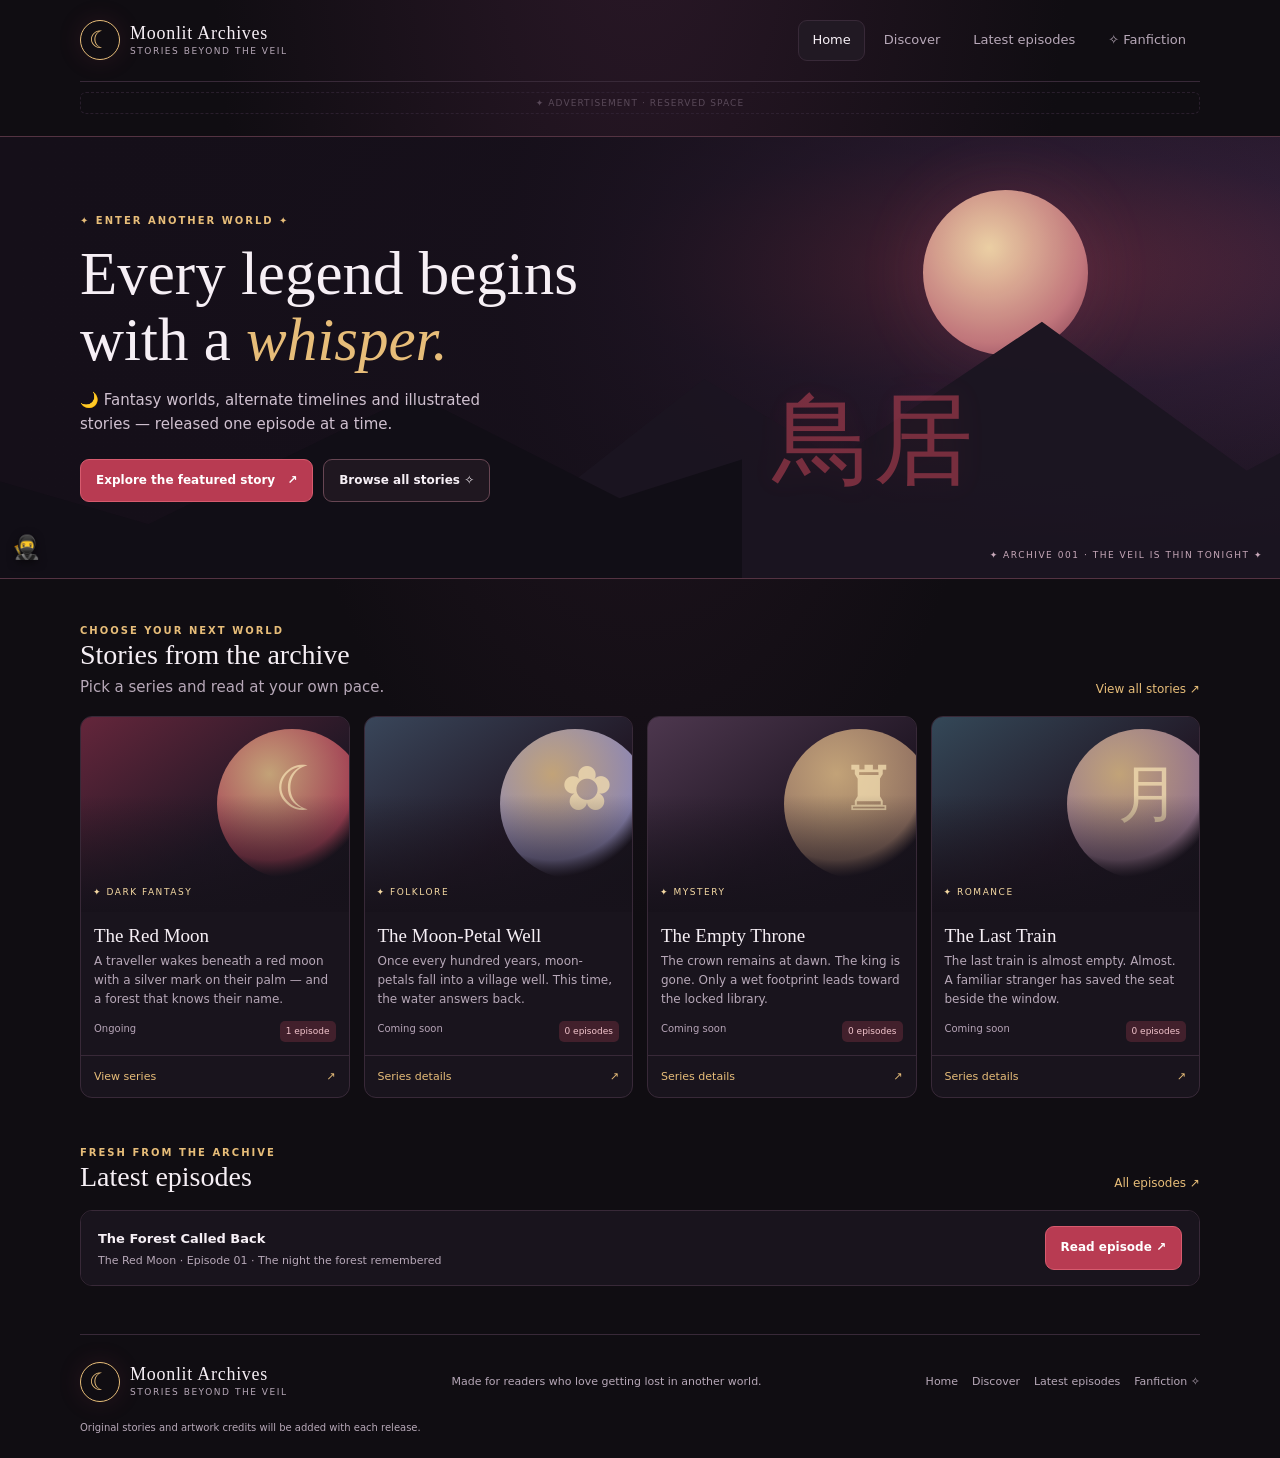
==== index.html @ d051f625 "Add files via upload" ====
<!doctype html>
<html lang="en">
<head>
  <meta charset="utf-8">
  <meta name="viewport" content="width=device-width, initial-scale=1">
  <meta name="theme-color" content="#100d12">
  <meta name="description" content="Original fantasy, alternate-universe fiction and illustrated stories, released episode by episode.">
  <title>Moonlit Archives — Stories Beyond the Veil</title>
  <link rel="stylesheet" href="styles.css">
</head>
<body>
  <div class="site-shell">
    <header class="site-header">
      <a class="brand" href="#home" aria-label="Moonlit Archives home"><span class="brand-mark">☾</span><span><strong>Moonlit Archives</strong><small>Stories beyond the veil</small></span></a>
      <button class="menu-toggle" id="menuToggle" aria-label="Toggle navigation" aria-expanded="false">☰</button>
      <nav class="nav" id="mainNav" aria-label="Main navigation">
        <a href="#home" data-route="home" class="active">Home</a>
        <a href="#discover" data-route="discover">Discover</a>
        <a href="#latest" data-route="latest">Latest episodes</a>
        <a href="#fanfiction" data-route="fanfiction">✧ Fanfiction</a>
      </nav>
    </header>

    <main>
      <section class="view active" id="homeView">
        <div class="ad-slot top-ad" aria-label="Reserved advertisement space">✦ Advertisement · reserved space</div>
        <section class="hero">
          <div class="hero-art" aria-hidden="true"><span class="moon"></span><span class="mountain m1"></span><span class="mountain m2"></span><span class="torii">鳥居</span>
            <span class="firefly f1"></span><span class="firefly f2"></span><span class="firefly f3"></span><span class="firefly f4"></span><span class="firefly f5"></span><span class="firefly f6"></span>
          </div>
          <span class="samurai-runner" aria-hidden="true">🥷</span>
          <div class="hero-copy"><p class="eyebrow">✦ Enter another world ✦</p><h1>Every legend begins<br>with a <em>whisper.</em></h1><p>🌙 Fantasy worlds, alternate timelines and illustrated stories — released one episode at a time.</p><div class="hero-actions"><button class="button primary" data-open-story="red-moon">Explore the featured story <span>↗</span></button><a class="button secondary" href="#discover">Browse all stories ✧</a></div></div>
          <div class="hero-caption">✦ ARCHIVE 001 · THE VEIL IS THIN TONIGHT ✦</div>
        </section>
        <section class="section"><div class="section-heading"><div><p class="eyebrow">Choose your next world</p><h2>Stories from the archive</h2><p class="muted">Pick a series and read at your own pace.</p></div><a class="text-link" href="#discover">View all stories ↗</a></div><div class="story-grid" id="homeStories"></div></section>
        <section class="section latest-strip"><div class="section-heading"><div><p class="eyebrow">Fresh from the archive</p><h2>Latest episodes</h2></div><a class="text-link" href="#latest">All episodes ↗</a></div><div id="homeLatest" class="episode-list"></div></section>
      </section>

      <section class="view" id="discoverView"><div class="page-intro"><p class="eyebrow">Find a new obsession</p><h1>Discover stories</h1><p class="muted">Search by title, genre or mood.</p></div><label class="search-box"><span>⌕</span><input id="storySearch" type="search" placeholder="Search stories…" autocomplete="off"></label><div class="filters" id="genreFilters"><button class="filter active" data-genre="All">All stories</button><button class="filter" data-genre="Dark fantasy">Dark fantasy</button><button class="filter" data-genre="Folklore">Folklore</button><button class="filter" data-genre="Mystery">Mystery</button><button class="filter" data-genre="Romance">Romance</button></div><div class="story-grid" id="discoverStories"></div></section>

      <section class="view" id="latestView"><div class="page-intro"><p class="eyebrow">✦ The story continues</p><h1>Latest episodes</h1><p class="muted">New chapters will appear here as they're published.</p></div><div class="episode-list" id="allLatest"></div></section>

      <section class="view" id="fanfictionView"><div class="page-intro"><p class="eyebrow">✧ Familiar worlds, new possibilities</p><h1>Fanfiction stories <span aria-hidden="true">📖</span></h1><p class="muted">Alternate universes, missing moments and endings rewritten by imagination.</p></div><div class="story-grid" id="fanfictionStories"></div><div class="fanfiction-note">🌙 <strong>A new chapter of imagination is coming.</strong><br><span class="muted">Fanfiction series will appear here as they are released. No account needed — just read and wander.</span></div></section>

      <section class="view" id="seriesView"><button class="back-link" data-back>← Back to stories</button><div id="seriesContent"></div></section>
      <section class="view" id="readerView"><div id="readerContent"></div></section>
    </main>
    <footer class="footer"><a class="brand footer-brand" href="#home"><span class="brand-mark">☾</span><span><strong>Moonlit Archives</strong><small>Stories beyond the veil</small></span></a><p>Made for readers who love getting lost in another world.</p><div class="footer-links"><a href="#home">Home</a><a href="#discover">Discover</a><a href="#latest">Latest episodes</a><a href="#fanfiction">Fanfiction ✧</a></div><small>Original stories and artwork credits will be added with each release.</small></footer>
  </div>
  <script src="stories.js"></script><script src="app.js"></script>
</body>
</html>
---- styles.css ----
:root{color-scheme:dark;--bg:#100d12;--panel:#19141d;--panel2:#211923;--line:#382938;--text:#f6eff5;--muted:#b7a8b8;--red:#b83b52;--gold:#e7bd79;--max:1120px}*{box-sizing:border-box}html{scroll-behavior:smooth;scroll-padding-top:20px}body{margin:0;background:radial-gradient(ellipse at 50% -15%,#2b1828 0,transparent 48%),var(--bg);color:var(--text);font:15px/1.6 Inter,ui-sans-serif,system-ui,-apple-system,"Segoe UI",sans-serif}a{color:inherit;text-decoration:none}button,input{font:inherit}button,a{-webkit-tap-highlight-color:transparent}button{cursor:pointer}.site-shell{width:min(var(--max),calc(100% - 36px));margin:auto;position:relative;z-index:1}.ad-slot{color:#705f70;font-size:9px;letter-spacing:.17em;text-transform:uppercase;text-align:center;border:1px dashed #403043;border-radius:7px;min-height:25px;display:flex;align-items:center;justify-content:center}.top-ad{margin:9px auto 0;max-width:720px;min-height:20px;border:0}.bottom-ad{margin:22px auto 12px;max-width:720px}.ad-rail{position:fixed;top:0;bottom:0;width:clamp(10px,calc((100vw - var(--max))/2 - 15px),110px);display:flex;align-items:center;justify-content:center;pointer-events:none;z-index:0;color:#705f70;font-size:9px;letter-spacing:.13em;text-transform:uppercase;writing-mode:vertical-rl}.ad-rail span{border:1px dashed #403043;border-radius:7px;padding:10px 4px}.ad-rail.left{left:0}.ad-rail.right{right:0}.site-header{display:flex;align-items:center;gap:24px;padding:20px 0;border-bottom:1px solid var(--line)}.brand{display:flex;align-items:center;gap:10px;white-space:nowrap}.brand-mark{display:grid;place-items:center;width:40px;height:40px;border:1px solid var(--gold);border-radius:50%;color:var(--gold);font:24px Georgia,serif;box-shadow:0 0 24px #a83b5225}.brand strong{display:block;font:18px Georgia,serif;letter-spacing:.04em}.brand small{display:block;color:var(--muted);font-size:9px;letter-spacing:.17em;text-transform:uppercase}.nav{display:flex;gap:5px;margin-left:auto}.nav a{padding:9px 13px;border:1px solid transparent;border-radius:9px;color:var(--muted);font-size:13px}.nav a:hover,.nav a.active{color:var(--text);background:var(--panel2);border-color:var(--line)}.menu-toggle{display:none;margin-left:auto;background:transparent;color:var(--text);border:1px solid var(--line);border-radius:8px;padding:7px 11px}.hero{min-height:410px;margin:25px 0 40px;position:relative;isolation:isolate;overflow:hidden;border:1px solid #543342;border-radius:17px;background:linear-gradient(90deg,#150f19 0%,#150f19ed 40%,#150f1970 76%,#150f1930 100%),radial-gradient(ellipse at 78% 30%,#743047 0,#34203a 28%,#17121c 70%)}.hero-art{position:absolute;inset:0;z-index:-1;overflow:hidden;opacity:.95}.moon{position:absolute;width:165px;height:165px;border-radius:50%;background:radial-gradient(circle at 40% 35%,#f4d9aa,#c87b80 65%,#7c354c);right:15%;top:12%;box-shadow:0 0 80px #c45e782e}.mountain{position:absolute;bottom:-2px;width:80%;height:65%;background:#211522;clip-path:polygon(0 100%,25% 30%,38% 58%,58% 10%,78% 62%,100% 20%,100% 100%)}.m1{right:-15%;background:#1b1521}.m2{left:-22%;height:42%;background:#110e16;clip-path:polygon(0 100%,20% 35%,42% 70%,68% 0,88% 56%,100% 35%,100% 100%)}.torii{position:absolute;right:24%;bottom:13%;font-size:clamp(50px,8vw,100px);color:#bd4356;text-shadow:0 0 30px #b83b5230;opacity:.6}.hero-copy{padding:clamp(28px,6vw,64px);max-width:690px}.eyebrow{margin:0 0 8px;color:var(--gold);font-size:10px;letter-spacing:.2em;text-transform:uppercase;font-weight:750}.hero h1,.page-intro h1{font:500 clamp(37px,5.2vw,61px)/1.08 Georgia,"Times New Roman",serif;margin:12px 0}.hero h1 em{color:var(--gold);font-weight:400}.hero-copy>p:not(.eyebrow){max-width:455px;color:#d0c1d0}.hero-actions{display:flex;flex-wrap:wrap;gap:10px;margin-top:23px}.button{display:inline-flex;align-items:center;gap:12px;justify-content:center;border-radius:9px;padding:11px 15px;font-weight:650;font-size:12px;border:1px solid transparent}.primary{background:var(--red);border-color:#d75b6e;color:white}.primary:hover{filter:brightness(1.12)}.secondary{background:#211923d9;border-color:#674653;color:var(--text)}.hero-caption{position:absolute;right:17px;bottom:15px;color:#c7a8b9;font-size:9px;letter-spacing:.17em}.section{margin:36px 0 43px}.section-heading{display:flex;align-items:end;justify-content:space-between;gap:14px;margin-bottom:17px}.section-heading h2,.feature-title{font:500 28px Georgia,serif;margin:0}.section-heading p{margin:4px 0 0}.muted{color:var(--muted)}.text-link{color:var(--gold);font-size:12px}.story-grid{display:grid;grid-template-columns:repeat(4,minmax(0,1fr));gap:14px}.story-card{min-width:0;overflow:hidden;border:1px solid var(--line);border-radius:12px;background:var(--panel);transition:transform .2s,border-color .2s}.story-card:hover{transform:translateY(-3px);border-color:#80505b}.story-cover{height:195px;position:relative;display:flex;align-items:end;padding:12px;background:linear-gradient(145deg,var(--cover-a,#542536),#211725 58%,#111016);overflow:hidden}.story-cover:before{content:"";position:absolute;width:150px;height:150px;right:-18px;top:12px;border-radius:50%;background:radial-gradient(circle at 35% 30%,#e9c48b,var(--cover-b,#a33b54) 60%,transparent 72%);opacity:.8}.story-cover:after{content:"";position:absolute;inset:40% 0 0;background:linear-gradient(transparent,#17121b)}.cover-symbol{position:absolute;right:19px;top:35px;color:#f4dfb2;font:62px Georgia,serif;opacity:.75}.cover-label{position:relative;z-index:1;font-size:9px;letter-spacing:.17em;text-transform:uppercase;color:#f5d9a3}.story-info{padding:13px}.story-info h3{font:500 19px Georgia,serif;margin:0 0 5px}.story-info p{font-size:12px;color:var(--muted);margin:0 0 12px;min-height:40px}.meta{display:flex;justify-content:space-between;gap:8px;color:#b6a4b7;font-size:10px}.tag{padding:3px 6px;background:#42202c;border-radius:5px;color:#f2c4cc;font-size:9px}.card-button{display:flex;width:100%;justify-content:space-between;align-items:center;border:0;border-top:1px solid var(--line);background:transparent;color:var(--gold);padding:12px 13px;font-size:11px;text-align:left}.card-button:hover{background:#211923}.episode-list{border:1px solid var(--line);border-radius:12px;overflow:hidden}.episode-row{display:flex;align-items:center;justify-content:space-between;gap:14px;padding:15px 17px;background:var(--panel);border-bottom:1px solid var(--line)}.episode-row:last-child{border-bottom:0}.episode-row strong{font-size:13px;font-weight:650}.episode-row small{display:block;color:var(--muted);font-size:11px;margin-top:2px}.episode-row .button{flex-shrink:0}.page-intro{padding:30px 0 14px}.page-intro h1{font-size:44px;margin:7px 0}.search-box{display:flex;align-items:center;gap:10px;background:var(--panel);border:1px solid var(--line);border-radius:10px;padding:0 14px;margin:12px 0 15px}.search-box span{font-size:24px;color:var(--gold)}.search-box input{width:100%;padding:13px 0;background:transparent;border:0;outline:0;color:var(--text)}.filters{display:flex;gap:7px;flex-wrap:wrap;margin-bottom:18px}.filter{padding:7px 11px;border-radius:8px;border:1px solid var(--line);background:transparent;color:var(--muted);font-size:11px}.filter.active,.filter:hover{background:#48202d;border-color:#9d3b50;color:#ffe7e9}.view{display:none;min-height:56vh}.view.active{display:block}.story-detail{display:grid;grid-template-columns:250px 1fr;gap:25px;margin:26px 0}.detail-art{min-height:330px;border-radius:13px;border:1px solid var(--line);position:relative;overflow:hidden;background:linear-gradient(145deg,var(--cover-a,#542536),#211725 60%,#111016)}.detail-art:before{content:"";position:absolute;width:230px;height:230px;right:-35px;top:30px;border-radius:50%;background:radial-gradient(circle at 35% 30%,#f0d6a4,var(--cover-b,#a33b54) 60%,transparent 72%)}.detail-art span{position:absolute;right:20px;top:50px;font:100px Georgia,serif;color:#fff0d1}.detail-copy h1{font:500 40px Georgia,serif;margin:5px 0 10px}.detail-copy p{color:var(--muted)}.back-link{margin:23px 0 0;padding:0;border:0;background:none;color:var(--muted);font-size:12px}.back-link:hover{color:var(--gold)}.reader{max-width:800px;margin:25px auto}.reader-top{display:flex;justify-content:space-between;align-items:center;gap:12px;flex-wrap:wrap}.reader h1{font:500 clamp(28px,4vw,39px) Georgia,serif;margin:8px 0}.reader-subtitle{color:var(--muted)}.comic-panel{margin:18px 0;border:1px solid #57303f;border-radius:10px;overflow:hidden;background:#19121c}.panel-art{min-height:270px;display:grid;place-items:center;text-align:center;padding:35px;background:radial-gradient(ellipse at 50% 25%,#512536,#1b121d 62%,#100d12);font:italic clamp(19px,3vw,27px)/1.45 Georgia,serif;color:#f5e0e5}.panel-art .panel-number{display:block;font:9px system-ui;letter-spacing:.2em;color:#d4b8c6;margin-top:22px}.panel-caption{padding:14px 18px;background:#211923;color:#e6d6e4;font:14px/1.7 Georgia,serif}.reader-controls{display:flex;justify-content:space-between;align-items:center;gap:12px;margin:20px 0}.reader-controls button:disabled{opacity:.35;cursor:not-allowed}.panel-count{color:var(--muted);font-size:11px}.episode-end{padding:35px 20px;text-align:center;border:1px solid #654050;border-radius:10px;background:radial-gradient(ellipse at center,#35202e,#17111b);margin:18px 0}.episode-end h2{font:italic 29px Georgia,serif;color:var(--gold);margin:0 0 6px}.episode-end p{color:var(--muted);font-size:12px}.empty{padding:35px;text-align:center;color:var(--muted);border:1px dashed var(--line);border-radius:12px;grid-column:1/-1}.footer{border-top:1px solid var(--line);margin-top:48px;padding:27px 0 22px;display:flex;align-items:center;justify-content:space-between;gap:18px;flex-wrap:wrap;color:var(--muted);font-size:11px}.footer-brand strong{color:var(--text)}.footer-links{display:flex;gap:14px}.footer-links a:hover{color:var(--gold)}.footer>small{width:100%;font-size:10px}.hidden{display:none!important}
@media(max-width:900px){.story-grid{grid-template-columns:repeat(2,minmax(0,1fr))}.ad-rail{display:none}.hero{min-height:390px}.site-shell{width:min(var(--max),calc(100% - 28px))}}@media(max-width:600px){.site-header{flex-wrap:wrap;gap:12px}.menu-toggle{display:block}.nav{display:none;order:3;width:100%;margin:0;padding-top:5px}.nav.open{display:flex;flex-wrap:wrap}.nav a{flex:1;text-align:center;padding:9px 7px}.hero{min-height:430px;background:linear-gradient(90deg,#150f19ef,#150f1980),radial-gradient(ellipse at 80% 25%,#743047,#17121c 70%)}.hero-copy{padding:28px 21px}.hero h1{font-size:39px}.hero-caption{font-size:8px}.story-grid{gap:10px}.story-cover{height:155px;padding:8px}.story-info{padding:10px}.story-info h3{font-size:16px}.story-info p{font-size:11px;min-height:53px}.meta{font-size:9px}.card-button{padding:10px;font-size:10px}.section-heading h2{font-size:25px}.section-heading{align-items:start}.section-heading>.text-link{padding-top:8px}.story-detail{grid-template-columns:105px 1fr;gap:14px}.detail-art{min-height:165px}.detail-art span{font-size:57px;right:8px;top:22px}.detail-copy h1{font-size:27px}.detail-copy p{font-size:12px}.page-intro h1{font-size:37px}.episode-row{padding:12px;gap:8px}.episode-row .button{padding:9px;font-size:10px}.panel-art{min-height:220px;padding:23px}.reader-controls{gap:7px}.reader-controls .button{padding:10px;font-size:10px}.panel-count{font-size:9px}.footer{align-items:flex-start}.footer>p{width:100%;margin:0}}

/* Minimal, episodic fantasy polish */
.top-ad{max-width:none;width:100%;margin:10px auto 0;min-height:22px;border:1px dashed #342638;border-radius:6px;letter-spacing:.12em;opacity:.7}
.hero{width:100vw;margin:22px 0 40px calc(50% - 50vw);border-radius:0;border-left:0;border-right:0;min-height:430px}
.hero-copy{max-width:var(--max);margin:0 auto;padding:clamp(36px,7vw,76px) max(22px,calc((100vw - var(--max))/2));box-sizing:content-box}
.hero h1{max-width:680px}
.hero-art{z-index:-1}
.firefly{position:absolute;display:block;width:5px;height:5px;border-radius:50%;background:#ffe6a5;box-shadow:0 0 9px 3px #f8cb79a8;opacity:0;animation:firefly-drift 7s ease-in-out infinite}
.f1{left:12%;top:68%;animation-delay:-1s}.f2{left:43%;top:22%;animation-delay:-3s}.f3{left:61%;top:69%;animation-delay:-5s}.f4{left:79%;top:43%;animation-delay:-2s}.f5{left:31%;top:48%;animation-delay:-4s}.f6{left:91%;top:76%;animation-delay:-6s}
@keyframes firefly-drift{0%,100%{opacity:0;transform:translate(0,8px) scale(.65)}20%,70%{opacity:.9}50%{transform:translate(18px,-32px) scale(1.15)}}
.samurai-runner{position:absolute;z-index:2;bottom:12px;left:12px;font-size:23px;filter:drop-shadow(0 2px 4px #080609);animation:samurai-dash 11s linear infinite;transform-origin:center}
@keyframes samurai-dash{0%{left:12px;transform:translateY(0) scaleX(1)}8%{transform:translateY(-4px) scaleX(1)}16%{transform:translateY(0) scaleX(1)}46%{left:calc(100% - 42px);transform:translateY(-3px) scaleX(1)}48%{left:calc(100% - 42px);transform:translateY(0) scaleX(-1)}82%{left:12px;transform:translateY(-3px) scaleX(-1)}84%{left:12px;transform:translateY(0) scaleX(1)}100%{left:12px;transform:translateY(0) scaleX(1)}}
.reader-ad{margin:24px auto 0;max-width:680px;min-height:28px}
.fanfiction-note{margin:20px 0 40px;padding:20px;border:1px solid var(--line);border-radius:12px;background:linear-gradient(120deg,#211923,#17121a);text-align:center;font-size:13px;line-height:1.9}
.fanfiction-empty{background:radial-gradient(ellipse at top,#2a1a2c,#19141d 70%);padding:44px 22px}
.fanfiction-empty h2{font:500 25px Georgia,serif;color:var(--text);margin:10px 0 6px}
.fanfiction-empty p{margin:0 auto 16px;line-height:1.8}
.empty-symbol{font-size:22px;color:var(--gold);letter-spacing:.2em}
.nav a{transition:color .2s,background .2s,border-color .2s}
.button,.story-card,.filter{transition:transform .2s ease,filter .2s ease,border-color .2s ease,background .2s ease}
.button:hover{transform:translateY(-1px)}
.story-cover:before{animation:cover-glow 9s ease-in-out infinite alternate}
@keyframes cover-glow{from{transform:translate(-4px,2px) scale(.96);opacity:.65}to{transform:translate(-12px,-8px) scale(1.06);opacity:.9}}
body[data-view="home"] .top-ad{display:flex}
body:not([data-view="home"]) .top-ad{display:none}
@media (prefers-reduced-motion:reduce){*,*::before,*::after{animation-duration:.01ms!important;animation-iteration-count:1!important;scroll-behavior:auto!important;transition-duration:.01ms!important}}
@media(max-width:900px){.hero-copy{padding-left:28px;padding-right:28px}}
@media(max-width:600px){.hero{min-height:430px;margin-top:16px}.hero-copy{padding:29px 21px}.hero-caption{right:12px;bottom:18px;max-width:80%;text-align:right}.samurai-runner{font-size:19px;bottom:7px}.top-ad{margin-top:7px}.reader-ad{margin-top:20px}}
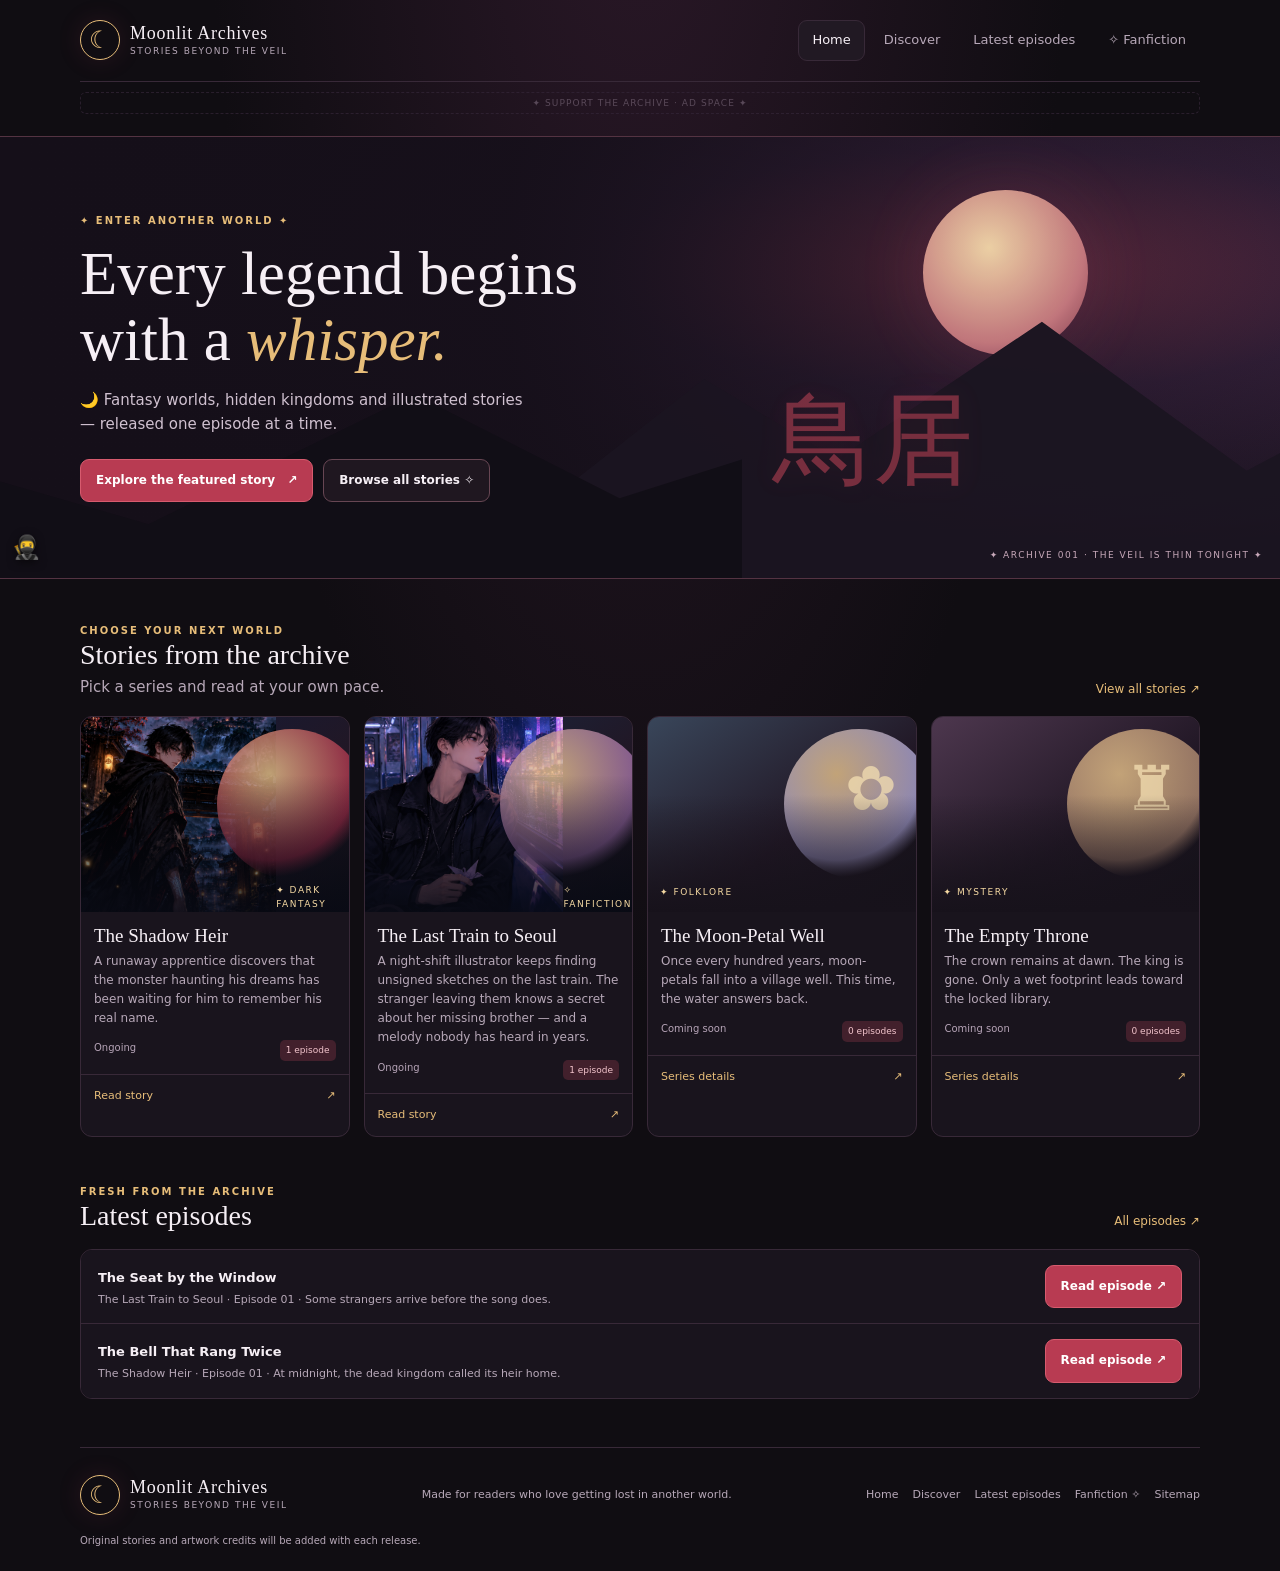
==== commit dc340d5a: "Add files via upload" ====
--- a/index.html
+++ b/index.html
@@ -4,7 +4,14 @@
   <meta charset="utf-8">
   <meta name="viewport" content="width=device-width, initial-scale=1">
   <meta name="theme-color" content="#100d12">
-  <meta name="description" content="Original fantasy, alternate-universe fiction and illustrated stories, released episode by episode.">
+  <meta name="description" content="Read original dark fantasy comics and K-pop-inspired alternate-universe fiction, released episode by episode at Moonlit Archives.">
+  <meta name="robots" content="index,follow,max-image-preview:large">
+  <link rel="canonical" href="https://moonlit-archives.netlify.app/">
+  <meta property="og:type" content="website">
+  <meta property="og:title" content="Moonlit Archives — Stories Beyond the Veil">
+  <meta property="og:description" content="Fantasy worlds, hidden kingdoms and alternate-universe stories — one episode at a time.">
+  <meta property="og:url" content="https://moonlit-archives.netlify.app/">
+  <meta name="twitter:card" content="summary_large_image">
   <title>Moonlit Archives — Stories Beyond the Veil</title>
   <link rel="stylesheet" href="styles.css">
 </head>
@@ -23,13 +30,13 @@
 
     <main>
       <section class="view active" id="homeView">
-        <div class="ad-slot top-ad" aria-label="Reserved advertisement space">✦ Advertisement · reserved space</div>
+        <div class="ad-slot top-ad" aria-label="Reserved advertisement space">✦ Support the archive · ad space ✦</div>
         <section class="hero">
           <div class="hero-art" aria-hidden="true"><span class="moon"></span><span class="mountain m1"></span><span class="mountain m2"></span><span class="torii">鳥居</span>
             <span class="firefly f1"></span><span class="firefly f2"></span><span class="firefly f3"></span><span class="firefly f4"></span><span class="firefly f5"></span><span class="firefly f6"></span>
           </div>
           <span class="samurai-runner" aria-hidden="true">🥷</span>
-          <div class="hero-copy"><p class="eyebrow">✦ Enter another world ✦</p><h1>Every legend begins<br>with a <em>whisper.</em></h1><p>🌙 Fantasy worlds, alternate timelines and illustrated stories — released one episode at a time.</p><div class="hero-actions"><button class="button primary" data-open-story="red-moon">Explore the featured story <span>↗</span></button><a class="button secondary" href="#discover">Browse all stories ✧</a></div></div>
+          <div class="hero-copy"><p class="eyebrow">✦ Enter another world ✦</p><h1>Every legend begins<br>with a <em>whisper.</em></h1><p>🌙 Fantasy worlds, hidden kingdoms and illustrated stories — released one episode at a time.</p><div class="hero-actions"><button class="button primary" data-open-story="red-moon">Explore the featured story <span>↗</span></button><a class="button secondary" href="#discover">Browse all stories ✧</a></div></div>
           <div class="hero-caption">✦ ARCHIVE 001 · THE VEIL IS THIN TONIGHT ✦</div>
         </section>
         <section class="section"><div class="section-heading"><div><p class="eyebrow">Choose your next world</p><h2>Stories from the archive</h2><p class="muted">Pick a series and read at your own pace.</p></div><a class="text-link" href="#discover">View all stories ↗</a></div><div class="story-grid" id="homeStories"></div></section>
@@ -45,7 +52,7 @@
       <section class="view" id="seriesView"><button class="back-link" data-back>← Back to stories</button><div id="seriesContent"></div></section>
       <section class="view" id="readerView"><div id="readerContent"></div></section>
     </main>
-    <footer class="footer"><a class="brand footer-brand" href="#home"><span class="brand-mark">☾</span><span><strong>Moonlit Archives</strong><small>Stories beyond the veil</small></span></a><p>Made for readers who love getting lost in another world.</p><div class="footer-links"><a href="#home">Home</a><a href="#discover">Discover</a><a href="#latest">Latest episodes</a><a href="#fanfiction">Fanfiction ✧</a></div><small>Original stories and artwork credits will be added with each release.</small></footer>
+    <footer class="footer"><a class="brand footer-brand" href="#home"><span class="brand-mark">☾</span><span><strong>Moonlit Archives</strong><small>Stories beyond the veil</small></span></a><p>Made for readers who love getting lost in another world.</p><div class="footer-links"><a href="#home">Home</a><a href="#discover">Discover</a><a href="#latest">Latest episodes</a><a href="#fanfiction">Fanfiction ✧</a><a href="/sitemap.xml">Sitemap</a></div><small>Original stories and artwork credits will be added with each release.</small></footer>
   </div>
   <script src="stories.js"></script><script src="app.js"></script>
 </body>
--- a/styles.css
+++ b/styles.css
@@ -28,3 +28,23 @@
 @media (prefers-reduced-motion:reduce){*,*::before,*::after{animation-duration:.01ms!important;animation-iteration-count:1!important;scroll-behavior:auto!important;transition-duration:.01ms!important}}
 @media(max-width:900px){.hero-copy{padding-left:28px;padding-right:28px}}
 @media(max-width:600px){.hero{min-height:430px;margin-top:16px}.hero-copy{padding:29px 21px}.hero-caption{right:12px;bottom:18px;max-width:80%;text-align:right}.samurai-runner{font-size:19px;bottom:7px}.top-ad{margin-top:7px}.reader-ad{margin-top:20px}}
+
+
+/* Story release v3: clearer cliffhanger reader and standalone crawlable episode pages */
+.disclaimer{font-size:.86rem;opacity:.82;border-left:2px solid var(--gold,#d8b06b);padding:.65rem .9rem;margin:1rem 0;background:rgba(255,255,255,.025)}
+.standalone-reader{max-width:820px;margin:0 auto;padding:clamp(1.2rem,4vw,3rem) 1rem 4rem}
+.standalone-reader h1{font-size:clamp(2rem,5vw,3.5rem);margin:.35rem 0}
+.standalone-reader h2{font-size:clamp(1.25rem,3vw,1.7rem);margin:.4rem 0 1rem}
+.standalone-reader .panel{position:relative;margin:1.2rem auto;padding:clamp(1.25rem,4vw,2.25rem);border:1px solid rgba(221,184,116,.24);border-radius:14px;background:linear-gradient(145deg,rgba(34,29,49,.94),rgba(12,16,29,.97));box-shadow:0 14px 36px rgba(0,0,0,.18);animation:panel-enter .55s both}
+.standalone-reader .panel:nth-of-type(2n){animation-delay:.06s}
+.standalone-reader .panel p{font-size:1.08rem;line-height:1.9;color:#eee7f1}
+.standalone-reader blockquote{margin:1.1rem 0 0;padding:.2rem 0 .2rem 1rem;border-left:2px solid #d5a75f;color:#f0c989;font-style:italic;line-height:1.8}
+.panel-number{display:block;font-size:.68rem;letter-spacing:.16em;color:#c7a76f;margin-bottom:.8rem}
+.standalone-reader .episode-end{margin:2rem 0;padding:2rem 1rem;text-align:center;border:1px solid rgba(214,174,102,.35);border-radius:16px;background:radial-gradient(ellipse at top,rgba(111,45,76,.25),transparent 70%)}
+.standalone-reader .episode-end h2{font-size:2rem}
+@keyframes panel-enter{from{opacity:0;transform:translateY(12px)}to{opacity:1;transform:translateY(0)}}
+@media(prefers-reduced-motion:reduce){.standalone-reader .panel{animation:none}}
+
+.story-cover.has-cover-image{position:relative;overflow:hidden;padding:0}.story-cover.has-cover-image img{width:100%;height:100%;min-height:190px;object-fit:cover;display:block;transition:transform .65s ease}.story-card:hover .story-cover.has-cover-image img{transform:scale(1.035)}.story-cover.has-cover-image::after{content:"";position:absolute;inset:30% 0 0;background:linear-gradient(transparent,rgba(8,10,20,.88));pointer-events:none}.story-cover.has-cover-image .cover-label{z-index:1}.detail-art.has-cover-image{padding:0;overflow:hidden}.detail-art.has-cover-image img{width:100%;height:100%;min-height:280px;object-fit:cover;display:block;border-radius:inherit}
+
+.episode-cover-art{width:100%;max-height:520px;object-fit:cover;border-radius:16px;display:block;margin:1.2rem auto 1.5rem;border:1px solid rgba(221,184,116,.25)}
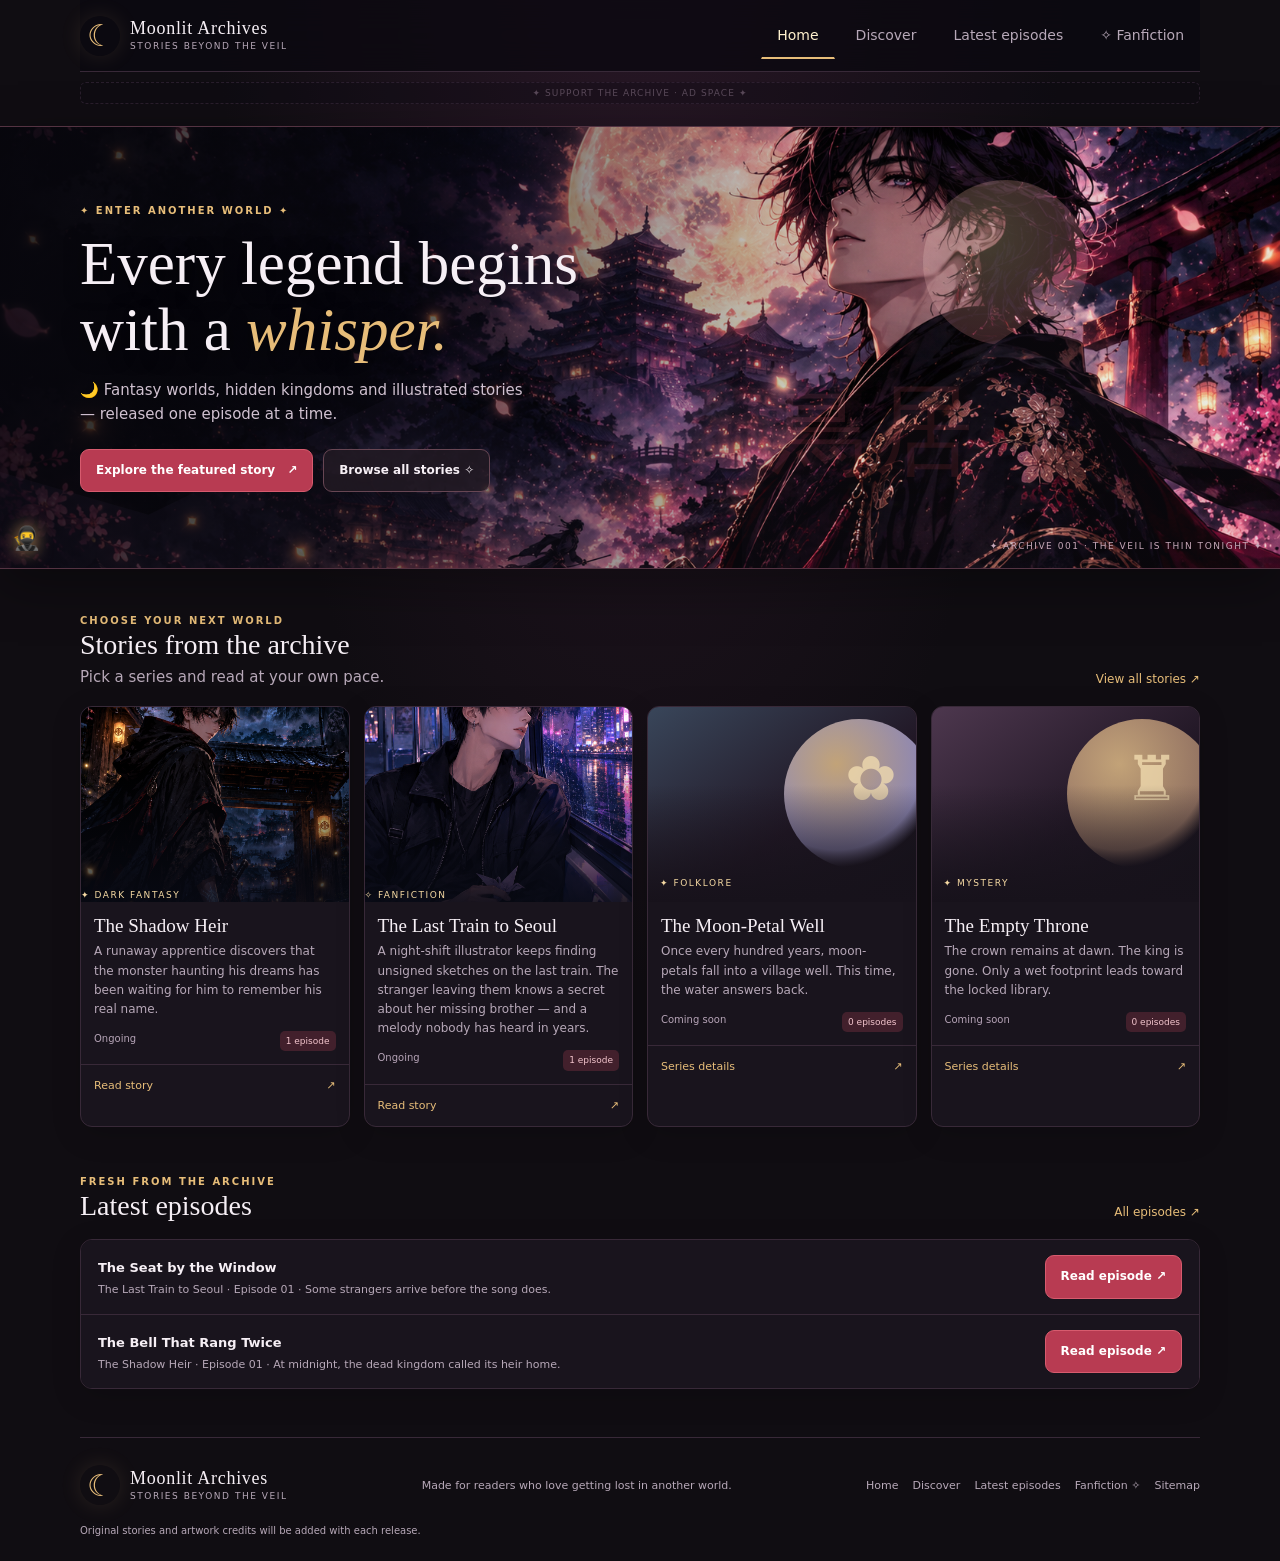
==== commit f6b04a77: "Add files via upload" ====
--- a/index.html
+++ b/index.html
@@ -4,7 +4,7 @@
   <meta charset="utf-8">
   <meta name="viewport" content="width=device-width, initial-scale=1">
   <meta name="theme-color" content="#100d12">
-  <meta name="description" content="Read original dark fantasy comics and K-pop-inspired alternate-universe fiction, released episode by episode at Moonlit Archives.">
+  <meta name="description" content="Read illustrated dark fantasy comics and Korean music-inspired alternate-universe stories, released episode by episode at Moonlit Archives.">
   <meta name="robots" content="index,follow,max-image-preview:large">
   <link rel="canonical" href="https://moonlit-archives.netlify.app/">
   <meta property="og:type" content="website">
--- a/styles.css
+++ b/styles.css
@@ -48,3 +48,16 @@
 .story-cover.has-cover-image{position:relative;overflow:hidden;padding:0}.story-cover.has-cover-image img{width:100%;height:100%;min-height:190px;object-fit:cover;display:block;transition:transform .65s ease}.story-card:hover .story-cover.has-cover-image img{transform:scale(1.035)}.story-cover.has-cover-image::after{content:"";position:absolute;inset:30% 0 0;background:linear-gradient(transparent,rgba(8,10,20,.88));pointer-events:none}.story-cover.has-cover-image .cover-label{z-index:1}.detail-art.has-cover-image{padding:0;overflow:hidden}.detail-art.has-cover-image img{width:100%;height:100%;min-height:280px;object-fit:cover;display:block;border-radius:inherit}
 
 .episode-cover-art{width:100%;max-height:520px;object-fit:cover;border-radius:16px;display:block;margin:1.2rem auto 1.5rem;border:1px solid rgba(221,184,116,.25)}
+
+/* Moonlit Archives visual refresh: cinematic artwork, restrained motion, compact UI */
+.hero{background-image:linear-gradient(90deg,rgba(8,7,14,.88) 0%,rgba(8,7,14,.55) 38%,rgba(8,7,14,.08) 72%),url("assets/images/moonlit-hero.png");background-size:cover;background-position:center 44%;box-shadow:0 16px 50px rgba(0,0,0,.34)}
+.hero-art{opacity:.28;mix-blend-mode:screen}.hero-copy{position:relative;z-index:2}.hero h1{text-shadow:0 3px 20px rgba(0,0,0,.65)}
+.site-header{position:sticky;top:0;z-index:20;backdrop-filter:blur(18px);background:rgba(12,9,17,.82);padding:12px 0}.brand-mark{font-size:30px;border:0;box-shadow:0 0 22px rgba(231,189,121,.12)}
+.nav a{font-size:14px;border-radius:0;padding:11px 15px}.nav a.active{background:transparent;border-color:transparent;border-bottom:2px solid var(--gold);color:#fff1ce}
+.story-card,.episode-list,.detail-art,.comic-panel{box-shadow:0 8px 30px rgba(0,0,0,.15)}
+.story-cover.has-cover-image:before,.detail-art.has-cover-image:before{display:none}.story-cover img,.detail-art img{position:absolute;inset:0;width:100%;height:100%;object-fit:cover}.story-cover img{transition:transform .45s ease}.story-card:hover .story-cover img{transform:scale(1.045)}
+.panel-image{display:block;width:100%;height:auto;max-height:78vh;object-fit:contain;background:#090a12}.comic-panel{position:relative;animation:comic-enter .45s ease both}.comic-panel:after{content:"✦";position:absolute;right:14px;top:12px;color:rgba(255,220,158,.7);text-shadow:0 0 14px #f5c77c;pointer-events:none;animation:twinkle 3s ease-in-out infinite}.panel-caption{font-size:15px}.reader{max-width:900px}.reader-ad{margin-top:25px;min-height:28px}.top-ad{background:rgba(15,12,20,.45)}
+.firefly{animation:float-glow 6s ease-in-out infinite}.f2{animation-delay:1s}.f3{animation-delay:2s}.f4{animation-delay:2.7s}.f5{animation-delay:3.4s}.f6{animation-delay:4s}.samurai-runner{filter:drop-shadow(0 0 8px rgba(255,190,113,.65))}
+@keyframes comic-enter{from{opacity:.25;transform:translateY(10px)}to{opacity:1;transform:translateY(0)}}@keyframes float-glow{0%,100%{transform:translate(0,0);opacity:.45}50%{transform:translate(12px,-16px);opacity:1}}@keyframes twinkle{0%,100%{opacity:.25}50%{opacity:.9}}
+@media(max-width:700px){.site-header{position:relative}.hero{background-position:62% center;min-height:420px}.hero-copy{background:linear-gradient(90deg,rgba(8,7,14,.25),transparent)}.hero h1{max-width:400px}.panel-image{max-height:none}.nav a{font-size:12px}}
+@media(prefers-reduced-motion:reduce){*,*::before,*::after{animation-duration:.01ms!important;animation-iteration-count:1!important;scroll-behavior:auto!important;transition-duration:.01ms!important}}
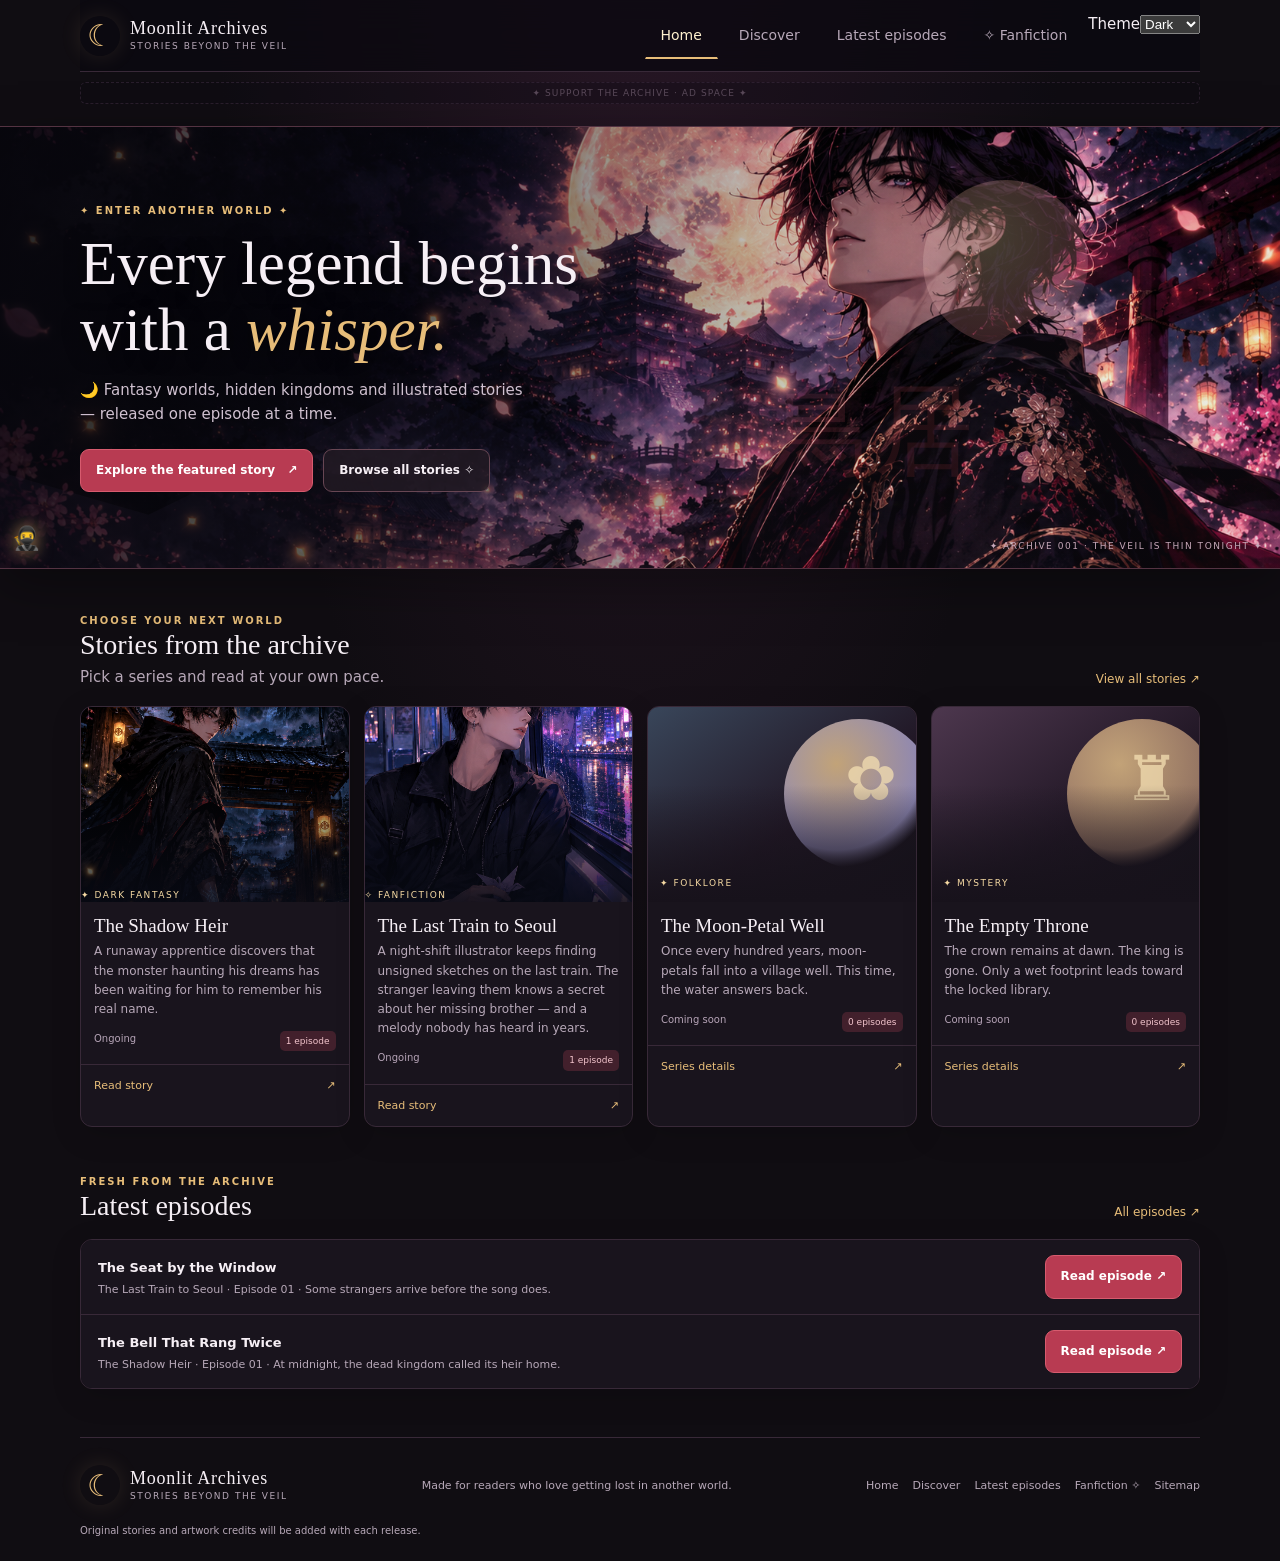
==== commit 8822d5c3: "Add theme selector and canonical production URL" ====
--- a/index.html
+++ b/index.html
@@ -6,11 +6,11 @@
   <meta name="theme-color" content="#100d12">
   <meta name="description" content="Read illustrated dark fantasy comics and Korean music-inspired alternate-universe stories, released episode by episode at Moonlit Archives.">
   <meta name="robots" content="index,follow,max-image-preview:large">
-  <link rel="canonical" href="https://moonlit-archives.netlify.app/">
+  <link rel="canonical" href="https://moonlitarchives.vercel.app/">
   <meta property="og:type" content="website">
   <meta property="og:title" content="Moonlit Archives — Stories Beyond the Veil">
   <meta property="og:description" content="Fantasy worlds, hidden kingdoms and alternate-universe stories — one episode at a time.">
-  <meta property="og:url" content="https://moonlit-archives.netlify.app/">
+  <meta property="og:url" content="https://moonlitarchives.vercel.app/">
   <meta name="twitter:card" content="summary_large_image">
   <title>Moonlit Archives — Stories Beyond the Veil</title>
   <link rel="stylesheet" href="styles.css">
@@ -25,6 +25,7 @@
         <a href="#discover" data-route="discover">Discover</a>
         <a href="#latest" data-route="latest">Latest episodes</a>
         <a href="#fanfiction" data-route="fanfiction">✧ Fanfiction</a>
+        <div class="theme-picker"><label for="themeSelect">Theme</label><select id="themeSelect" aria-label="Choose website theme"><option value="dark">Dark</option><option value="light">White</option><option value="anime">Anime</option></select></div>
       </nav>
     </header>
 
--- a/styles.css
+++ b/styles.css
@@ -61,3 +61,9 @@
 @keyframes comic-enter{from{opacity:.25;transform:translateY(10px)}to{opacity:1;transform:translateY(0)}}@keyframes float-glow{0%,100%{transform:translate(0,0);opacity:.45}50%{transform:translate(12px,-16px);opacity:1}}@keyframes twinkle{0%,100%{opacity:.25}50%{opacity:.9}}
 @media(max-width:700px){.site-header{position:relative}.hero{background-position:62% center;min-height:420px}.hero-copy{background:linear-gradient(90deg,rgba(8,7,14,.25),transparent)}.hero h1{max-width:400px}.panel-image{max-height:none}.nav a{font-size:12px}}
 @media(prefers-reduced-motion:reduce){*,*::before,*::after{animation-duration:.01ms!important;animation-iteration-count:1!important;scroll-behavior:auto!important;transition-duration:.01ms!important}}
+
+/* Reader fix: keep narration and dialogue visible with every illustration. */
+.panel-story{padding:22px 25px 18px;background:linear-gradient(135deg,#211722,#17111b);border-top:1px solid #543342}
+.panel-narration{margin:0;color:#f3e7ef;font:italic clamp(17px,2.2vw,21px)/1.75 Georgia,"Times New Roman",serif;white-space:normal}
+.panel-dialogue{margin:14px 0 0;padding:12px 15px;border-left:2px solid var(--gold);background:#2a1b29;color:#ffe0b0;font:500 16px/1.65 Georgia,"Times New Roman",serif}
+.panel-story .panel-number{display:block;margin-top:18px;color:#ad8fa5;font-size:9px;letter-spacing:.2em}
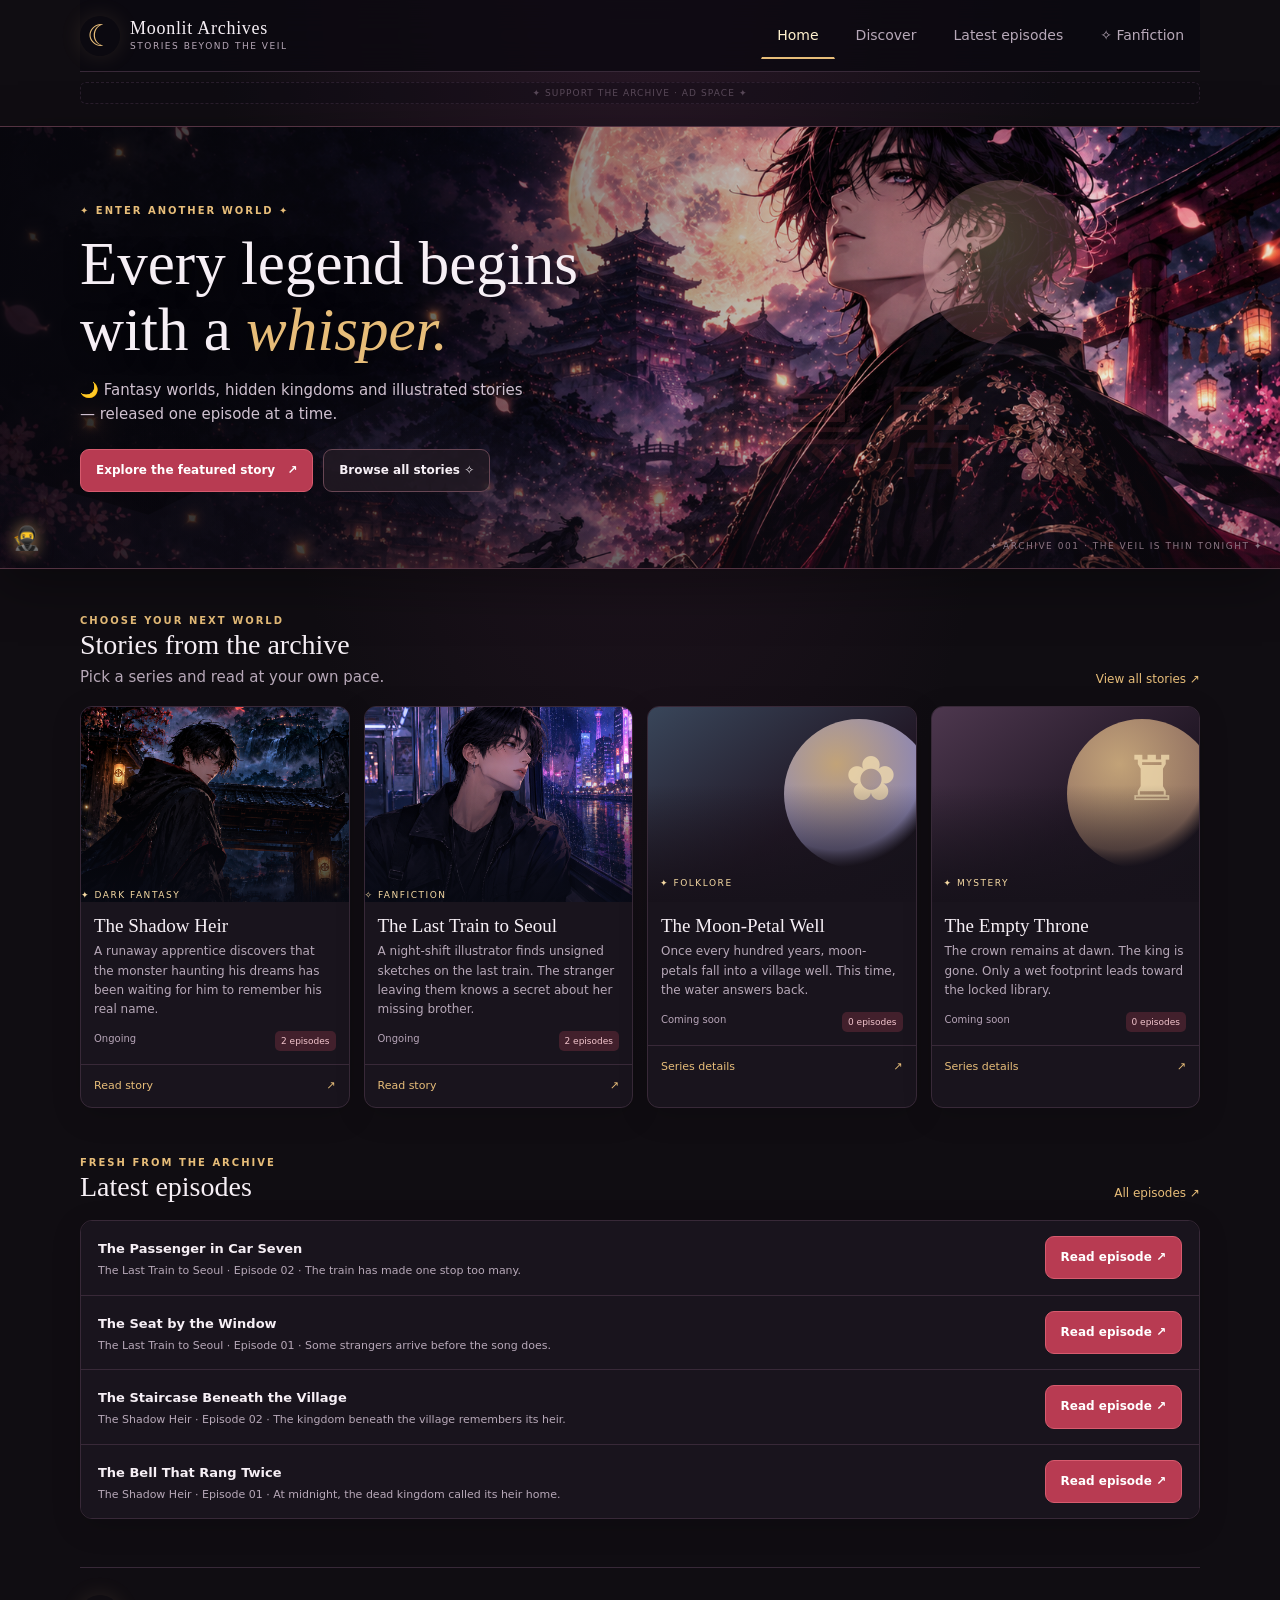
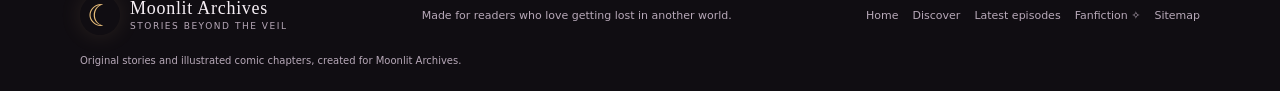
==== commit a79ed6b9: "Add files via upload" ====
--- a/index.html
+++ b/index.html
@@ -25,7 +25,6 @@
         <a href="#discover" data-route="discover">Discover</a>
         <a href="#latest" data-route="latest">Latest episodes</a>
         <a href="#fanfiction" data-route="fanfiction">✧ Fanfiction</a>
-        <div class="theme-picker"><label for="themeSelect">Theme</label><select id="themeSelect" aria-label="Choose website theme"><option value="dark">Dark</option><option value="light">White</option><option value="anime">Anime</option></select></div>
       </nav>
     </header>
 
@@ -53,7 +52,7 @@
       <section class="view" id="seriesView"><button class="back-link" data-back>← Back to stories</button><div id="seriesContent"></div></section>
       <section class="view" id="readerView"><div id="readerContent"></div></section>
     </main>
-    <footer class="footer"><a class="brand footer-brand" href="#home"><span class="brand-mark">☾</span><span><strong>Moonlit Archives</strong><small>Stories beyond the veil</small></span></a><p>Made for readers who love getting lost in another world.</p><div class="footer-links"><a href="#home">Home</a><a href="#discover">Discover</a><a href="#latest">Latest episodes</a><a href="#fanfiction">Fanfiction ✧</a><a href="/sitemap.xml">Sitemap</a></div><small>Original stories and artwork credits will be added with each release.</small></footer>
+    <footer class="footer"><a class="brand footer-brand" href="#home"><span class="brand-mark">☾</span><span><strong>Moonlit Archives</strong><small>Stories beyond the veil</small></span></a><p>Made for readers who love getting lost in another world.</p><div class="footer-links"><a href="#home">Home</a><a href="#discover">Discover</a><a href="#latest">Latest episodes</a><a href="#fanfiction">Fanfiction ✧</a><a href="/sitemap.xml">Sitemap</a></div><small>Original stories and illustrated comic chapters, created for Moonlit Archives.</small></footer>
   </div>
   <script src="stories.js"></script><script src="app.js"></script>
 </body>
--- a/styles.css
+++ b/styles.css
@@ -67,3 +67,28 @@
 .panel-narration{margin:0;color:#f3e7ef;font:italic clamp(17px,2.2vw,21px)/1.75 Georgia,"Times New Roman",serif;white-space:normal}
 .panel-dialogue{margin:14px 0 0;padding:12px 15px;border-left:2px solid var(--gold);background:#2a1b29;color:#ffe0b0;font:500 16px/1.65 Georgia,"Times New Roman",serif}
 .panel-story .panel-number{display:block;margin-top:18px;color:#ad8fa5;font-size:9px;letter-spacing:.2em}
+
+/* Finished comic reader: all narration/dialogue is baked into each artwork. */
+.comic-panel{background:#090810;border:1px solid #6a4050;border-radius:12px;overflow:hidden;display:flex;justify-content:center;align-items:center;min-height:0;margin:22px auto;max-width:860px;box-shadow:0 18px 55px rgba(0,0,0,.35)}
+.panel-image{display:block;width:100%;height:auto;max-height:none;object-fit:contain;object-position:center;background:#090810}
+.panel-story{display:none!important}.panel-caption{display:none}
+.reader{max-width:900px}.reader-controls{position:sticky;bottom:8px;z-index:4;padding:10px;background:rgba(16,13,18,.92);backdrop-filter:blur(12px);border:1px solid var(--line);border-radius:12px}
+.story-cover.has-cover-image img,.detail-art.has-cover-image img{object-fit:cover;object-position:center 30%}
+.hero{background-position:center 45%}.hero:after{content:"";position:absolute;inset:0;pointer-events:none;background:linear-gradient(0deg,rgba(10,7,15,.36),transparent 40%)}
+@media(max-width:600px){.comic-panel{margin:15px auto;border-radius:8px}.panel-image{width:100%;height:auto;max-height:none}.reader-controls{gap:5px}.reader-controls .button{padding:9px 10px}.panel-count{white-space:nowrap}}
+
+/* Immersive comic reading layout inspired by the Moonlit Archives reader reference */
+body[data-view="reader"] .site-shell{width:100%;max-width:none;padding:0 18px}
+body[data-view="reader"] .site-header,body[data-view="reader"] .top-ad,body[data-view="reader"] .bottom-ad,body[data-view="reader"] .footer{display:none}
+body[data-view="reader"] #readerView{min-height:100vh}
+.comic-reader-shell{display:grid;grid-template-columns:minmax(220px,270px) minmax(0,1fr) minmax(230px,290px);gap:14px;max-width:1900px;margin:0 auto;min-height:100vh;align-items:start}
+.reader-left-rail,.reader-right-rail{position:sticky;top:12px;max-height:calc(100vh - 24px);overflow:auto;border:1px solid #3b293d;border-radius:14px;background:linear-gradient(180deg,rgba(20,15,25,.98),rgba(11,10,17,.98));box-shadow:0 15px 45px #0005;scrollbar-width:thin;scrollbar-color:#58394f transparent}
+.reader-left-rail{padding:14px 12px;display:flex;flex-direction:column;gap:12px}
+.reader-brand{display:flex;align-items:center;gap:10px;padding:5px 5px 14px;border-bottom:1px solid #3b293d}.reader-brand>span{font:42px Georgia;color:#f1c77f;text-shadow:0 0 24px #d6a35388}.reader-brand strong{display:block;font:19px Georgia;color:#f8e8cb}.reader-brand small{display:block;color:#aa93aa;font-size:9px;letter-spacing:.16em;text-transform:uppercase}
+.reader-home-link,.reader-back{display:block;padding:10px 12px;color:#d8c5d8;border:1px solid #3c2a40;border-radius:8px;background:#201722;font-size:12px}.reader-side-series{padding:10px 0;border-bottom:1px solid #322337}.reader-side-series h3{font:16px Georgia;color:#f4d69d;margin:0 0 9px;padding:0 5px}.reader-episode{width:100%;display:grid;grid-template-columns:65px minmax(0,1fr);gap:9px;align-items:center;text-align:left;border:1px solid transparent;border-radius:8px;background:transparent;color:#e9ddeb;padding:6px;margin:4px 0}.reader-episode.current,.reader-episode:hover{border-color:#d4a65f;background:linear-gradient(100deg,#39222c,#201822)}.reader-thumb{height:65px;overflow:hidden;border-radius:6px;background:#251b2b;display:grid;place-items:center;color:#e4bd7c}.reader-thumb img{width:100%;height:100%;object-fit:cover}.reader-episode small{display:block;color:#d0a46d;font-size:9px;margin-bottom:3px}.reader-episode strong{display:block;font:12px/1.4 Georgia,serif}.reader-back{margin-top:auto;cursor:pointer}
+.reader-center{min-width:0;border:1px solid #3d2b42;border-radius:15px;background:linear-gradient(180deg,#100d17,#0b0b12);padding:14px;box-shadow:0 18px 60px #0006}.reader-toolbar{display:flex;align-items:center;justify-content:space-between;gap:10px;padding:0 2px 12px;border-bottom:1px solid #36273c}.reader-back-inline{border:0;background:transparent;color:#d6bd89;font-size:11px;padding:3px 0;cursor:pointer}.reader-breadcrumb{font:13px Georgia;color:#f1d7a8;margin-top:6px}.reader-breadcrumb span{color:#8d718e;padding:0 5px}.reader-counter{white-space:nowrap;color:#b9a7c0;font-size:10px}.reader-title-block{padding:13px 2px 5px}.reader-title-block h1{font:clamp(25px,3vw,38px)/1.15 Georgia,serif;margin:3px 0 6px;color:#fff0d4}.reader-title-block>p:last-child{color:#b9a8bf;font:13px/1.6 Georgia,serif;margin:0}.comic-canvas{display:grid;grid-template-columns:repeat(2,minmax(0,1fr));gap:9px;margin-top:12px;align-items:start}.comic-page-panel{position:relative;min-width:0;overflow:hidden;isolation:isolate;border:1px solid #614050;border-radius:7px;background:#0c0b12;box-shadow:0 8px 24px #0006;line-height:0}.comic-page-panel:first-child{grid-column:1/-1}.comic-art{display:block;width:100%;height:auto;max-height:none;object-fit:contain;object-position:center;background:#0c0b12}.comic-page-panel:after{content:"";position:absolute;inset:0;pointer-events:none;background:linear-gradient(180deg,#09070a20,transparent 25%,transparent 75%,#09070a30);z-index:1}.comic-frame-number{position:absolute;bottom:6px;right:7px;z-index:4;font:9px/1 system-ui;color:#f7e5c7;background:#100b16bb;border:1px solid #d4a65f55;padding:4px 5px;border-radius:4px}
+.comic-bubble{position:absolute;z-index:3;max-width:min(72%,260px);padding:10px 13px;color:#1b1420;background:#fff8e9;border:2px solid #291c2c;border-radius:15px;box-shadow:0 3px 0 #0b0910;font:clamp(11px,1vw,14px)/1.42 Georgia,serif;line-height:1.42;overflow-wrap:anywhere}.narration-bubble{top:12px;left:12px;border-radius:3px 3px 3px 0;max-width:68%}.dialogue-bubble{right:12px;bottom:13%;border-radius:50% 48% 45% 15%;max-width:58%;padding:12px 15px;text-align:center}.comic-bubble:empty{display:none}.comic-image-error{padding:35px 15px;text-align:center;color:#f2c6d0;font-size:12px;line-height:1.5}.comic-end-card{text-align:center;margin:22px 0 6px;padding:26px 14px;border:1px solid #5c3d50;border-radius:12px;background:radial-gradient(ellipse at top,#442138,#17111d 70%)}.comic-end-card>span{color:#e0b56f;letter-spacing:.2em;font-size:9px}.comic-end-card h2{font:italic 30px Georgia;color:#f2d6a0;margin:7px 0}.comic-end-card p{color:#c0afc5;font-size:12px}
+.reader-right-rail{padding:12px}.right-cover{height:155px;border:1px solid #5d3a4b;border-radius:9px;overflow:hidden;margin-bottom:13px;background:linear-gradient(145deg,#301b31,#15121c);display:grid;place-items:center}.right-cover img{width:100%;height:100%;object-fit:cover}.right-cover span{font:70px Georgia;color:#e5bc7d}.reader-right-rail h2{font:italic 26px Georgia;color:#f3d8a5;margin:0 0 7px}.reader-genre{font-size:10px;color:#c2a9c2}.reader-description{font:13px/1.65 Georgia,serif;color:#e0d2e0}.reader-disclaimer{font-size:10px;line-height:1.5;color:#a99bad}.reader-continue{width:100%;margin:6px 0 16px}.right-episode-list{border-top:1px solid #3b293d;padding-top:12px}.right-episode-list h3{font:17px Georgia;color:#f0d5a0;margin:0 0 8px}.right-episode{display:flex;align-items:start;gap:8px;width:100%;padding:9px 7px;text-align:left;color:#d9c7dc;border:0;border-bottom:1px solid #2c202f;background:transparent;font:12px/1.4 Georgia,serif;cursor:pointer}.right-episode span{color:#d5ad70}.right-episode.current{background:#39222c;color:#fff0d6}.reader-quote{margin:18px 0 8px;padding:24px 12px;text-align:center;border-radius:8px;background:linear-gradient(180deg,#241627,#17111e);font:italic 15px/1.6 Georgia,serif;color:#e4cba6}.reader-ad-slot{min-height:35px;border:1px dashed #49334b;border-radius:6px;display:grid;place-items:center;color:#77637d;font-size:9px;letter-spacing:.15em;text-transform:uppercase}
+@media(max-width:1180px){.comic-reader-shell{grid-template-columns:210px minmax(0,1fr)}.reader-right-rail{display:none}.comic-canvas{grid-template-columns:repeat(2,minmax(0,1fr))}}
+@media(max-width:760px){body[data-view="reader"] .site-shell{padding:0 7px}.comic-reader-shell{display:block}.reader-left-rail{position:relative;top:auto;max-height:none;margin:6px 0 9px;padding:9px}.reader-brand{padding-bottom:8px}.reader-brand>span{font-size:30px}.reader-brand strong{font-size:16px}.reader-side-scroll{display:flex;gap:8px;overflow-x:auto}.reader-side-series{min-width:220px;flex:0 0 220px;border:1px solid #322337;border-radius:8px;padding:7px}.reader-side-series h3{font-size:13px}.reader-episode{grid-template-columns:43px minmax(0,1fr);gap:6px;padding:4px}.reader-thumb{height:43px}.reader-episode strong{font-size:10px}.reader-back{display:none}.reader-center{padding:8px;border-radius:10px}.reader-toolbar{align-items:flex-start}.reader-breadcrumb{font-size:11px}.reader-title-block{padding-top:10px}.comic-canvas{grid-template-columns:minmax(0,1fr);gap:8px}.comic-page-panel:first-child{grid-column:auto}.comic-bubble{font-size:clamp(10px,3vw,13px);padding:8px 10px;max-width:73%}.narration-bubble{top:8px;left:8px}.dialogue-bubble{right:8px;bottom:10%;max-width:62%}.comic-end-card{padding:22px 10px}.comic-end-card h2{font-size:25px}}
+@media(prefers-reduced-motion:reduce){.comic-page-panel,.comic-art{animation:none!important;scroll-behavior:auto!important}}
